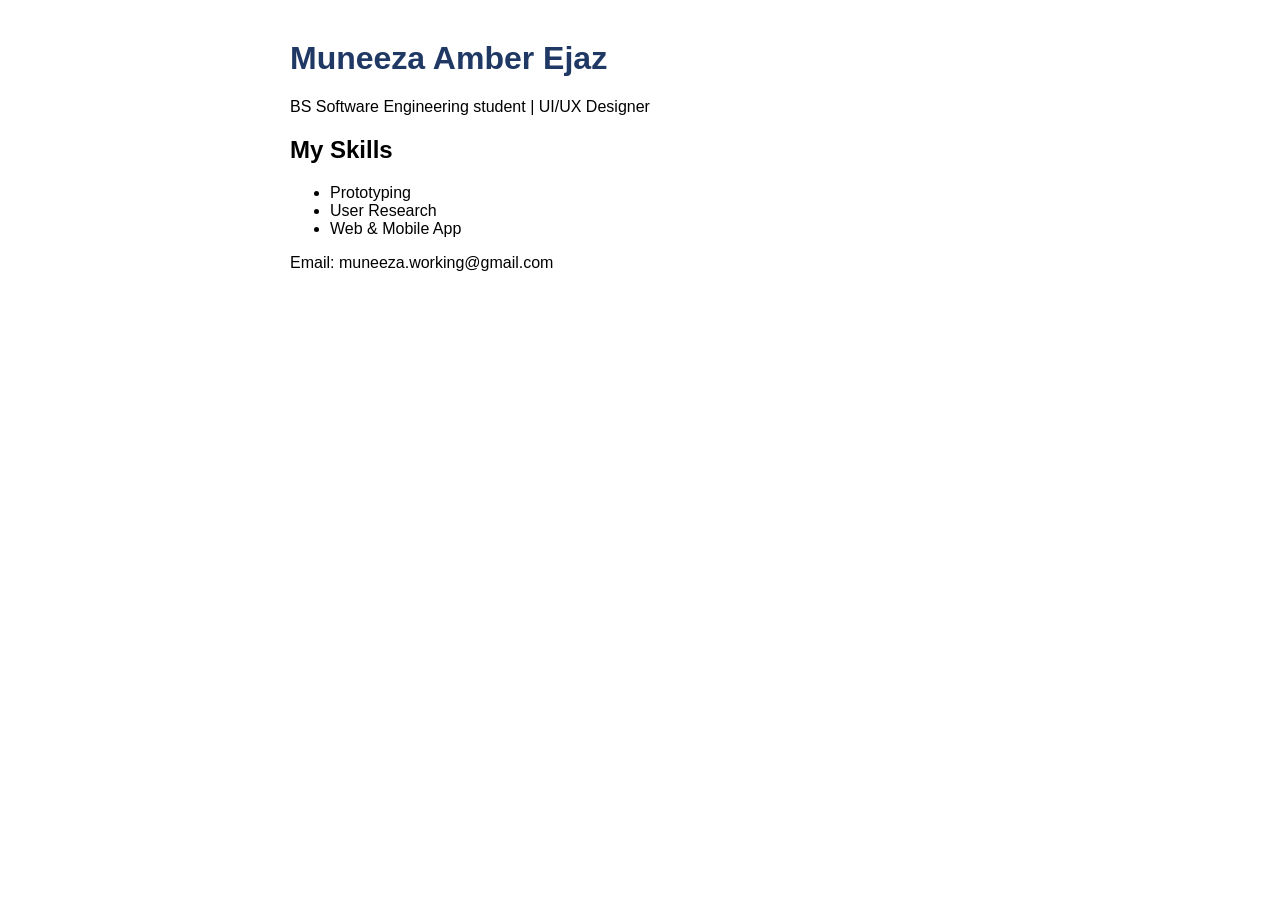
==== index.html @ 445bebad "Add my website" ====
<!DOCTYPE html>
<html>

<head>
    <title>My Portfolio</title>
    <style>
        body {
            font-family: Arial;
            max-width: 700px;
            margin: 40px auto;
        }

        h1 {
            color: #1F3864;
        }
    </style>
</head>

<body>
    <h1>Muneeza Amber Ejaz</h1>
    <p>BS Software Engineering student | UI/UX Designer</p>
    <h2>My Skills</h2>
    <ul>
        <li>Prototyping</li>
        <li>User Research</li>
        <li>Web & Mobile App</li>
    </ul>
    <p>Email: muneeza.working@gmail.com</p>
</body>

</html>
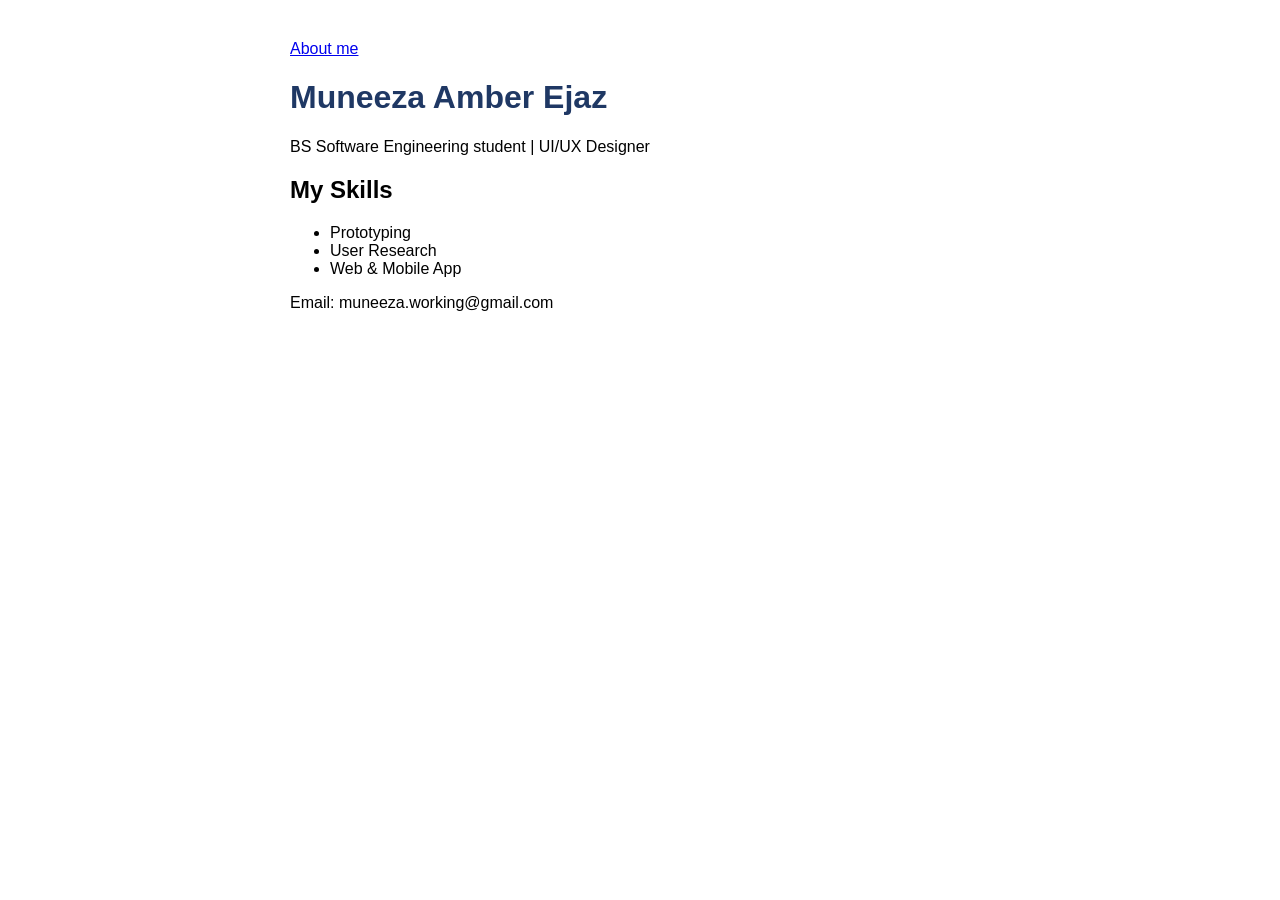
==== commit 402c2ee7: "Added about page" ====
--- a/index.html
+++ b/index.html
@@ -17,6 +17,7 @@
 </head>
 
 <body>
+    <a href="about.html">About me</a>
     <h1>Muneeza Amber Ejaz</h1>
     <p>BS Software Engineering student | UI/UX Designer</p>
     <h2>My Skills</h2>
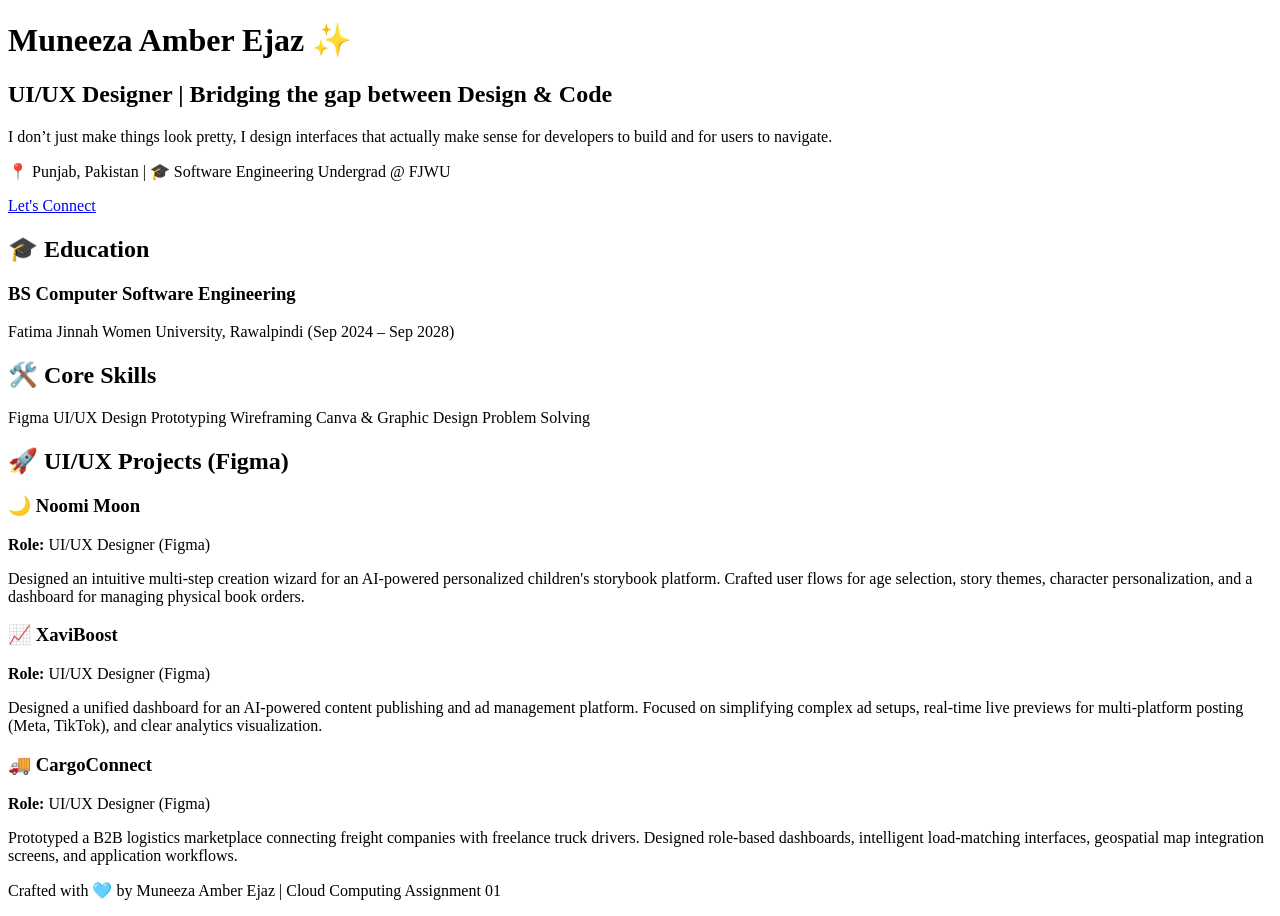
==== commit 71a8fa82: "Add portfolio layout and content Add the portfolio page with content, including a header, education " ====
--- a/index.html
+++ b/index.html
@@ -1,32 +1,71 @@
 <!DOCTYPE html>
-<html>
+<html lang="en">
+<head>
+    <meta charset="UTF-8">
+    <meta name="viewport" content="width=device-width, initial-scale=1.0">
+    <title>Muneeza Amber Ejaz | UI/UX Designer</title>
+    <link rel="stylesheet" href="styles.css">
+    <link href="https://fonts.googleapis.com/css2?family=Poppins:wght@300;400;600;700&display=swap" rel="stylesheet">
+</head>
+<body>
+    <header class="hero">
+        <div class="hero-content">
+            <h1>Muneeza Amber Ejaz ✨</h1>
+            <h2>UI/UX Designer | Bridging the gap between Design & Code</h2>
+            <p>I don’t just make things look pretty, I design interfaces that actually make sense for developers to build and for users to navigate.</p>
+            <div class="contact-info">
+                <p>📍 Punjab, Pakistan | 🎓 Software Engineering Undergrad @ FJWU</p>
+            </div>
+            <a href="https://linkedin.com/in/muneeza-amber-ejaz" target="_blank" class="btn">Let's Connect</a>
+        </div>
+    </header>
 
-<head>
-    <title>My Portfolio</title>
-    <style>
-        body {
-            font-family: Arial;
-            max-width: 700px;
-            margin: 40px auto;
-        }
+    <main class="container">
+        <section class="section">
+            <h2>🎓 Education</h2>
+            <div class="card">
+                <h3>BS Computer Software Engineering</h3>
+                <p>Fatima Jinnah Women University, Rawalpindi (Sep 2024 – Sep 2028)</p>
+            </div>
+        </section>
 
-        h1 {
-            color: #1F3864;
-        }
-    </style>
-</head>
+        <section class="section">
+            <h2>🛠️ Core Skills</h2>
+            <div class="skills-container">
+                <span class="skill-tag">Figma</span>
+                <span class="skill-tag">UI/UX Design</span>
+                <span class="skill-tag">Prototyping</span>
+                <span class="skill-tag">Wireframing</span>
+                <span class="skill-tag">Canva & Graphic Design</span>
+                <span class="skill-tag">Problem Solving</span>
+            </div>
+        </section>
 
-<body>
-    <a href="about.html">About me</a>
-    <h1>Muneeza Amber Ejaz</h1>
-    <p>BS Software Engineering student | UI/UX Designer</p>
-    <h2>My Skills</h2>
-    <ul>
-        <li>Prototyping</li>
-        <li>User Research</li>
-        <li>Web & Mobile App</li>
-    </ul>
-    <p>Email: muneeza.working@gmail.com</p>
+        <section class="section">
+            <h2>🚀 UI/UX Projects (Figma)</h2>
+            
+            <div class="card project">
+                <h3>🌙 Noomi Moon</h3>
+                <p><strong>Role:</strong> UI/UX Designer (Figma)</p>
+                <p>Designed an intuitive multi-step creation wizard for an AI-powered personalized children's storybook platform. Crafted user flows for age selection, story themes, character personalization, and a dashboard for managing physical book orders.</p>
+            </div>
+
+            <div class="card project">
+                <h3>📈 XaviBoost</h3>
+                <p><strong>Role:</strong> UI/UX Designer (Figma)</p>
+                <p>Designed a unified dashboard for an AI-powered content publishing and ad management platform. Focused on simplifying complex ad setups, real-time live previews for multi-platform posting (Meta, TikTok), and clear analytics visualization.</p>
+            </div>
+
+            <div class="card project">
+                <h3>🚚 CargoConnect</h3>
+                <p><strong>Role:</strong> UI/UX Designer (Figma)</p>
+                <p>Prototyped a B2B logistics marketplace connecting freight companies with freelance truck drivers. Designed role-based dashboards, intelligent load-matching interfaces, geospatial map integration screens, and application workflows.</p>
+            </div>
+        </section>
+    </main>
+
+    <footer>
+        <p>Crafted with 🩵 by Muneeza Amber Ejaz | Cloud Computing Assignment 01</p>
+    </footer>
 </body>
-
-</html>+</html>
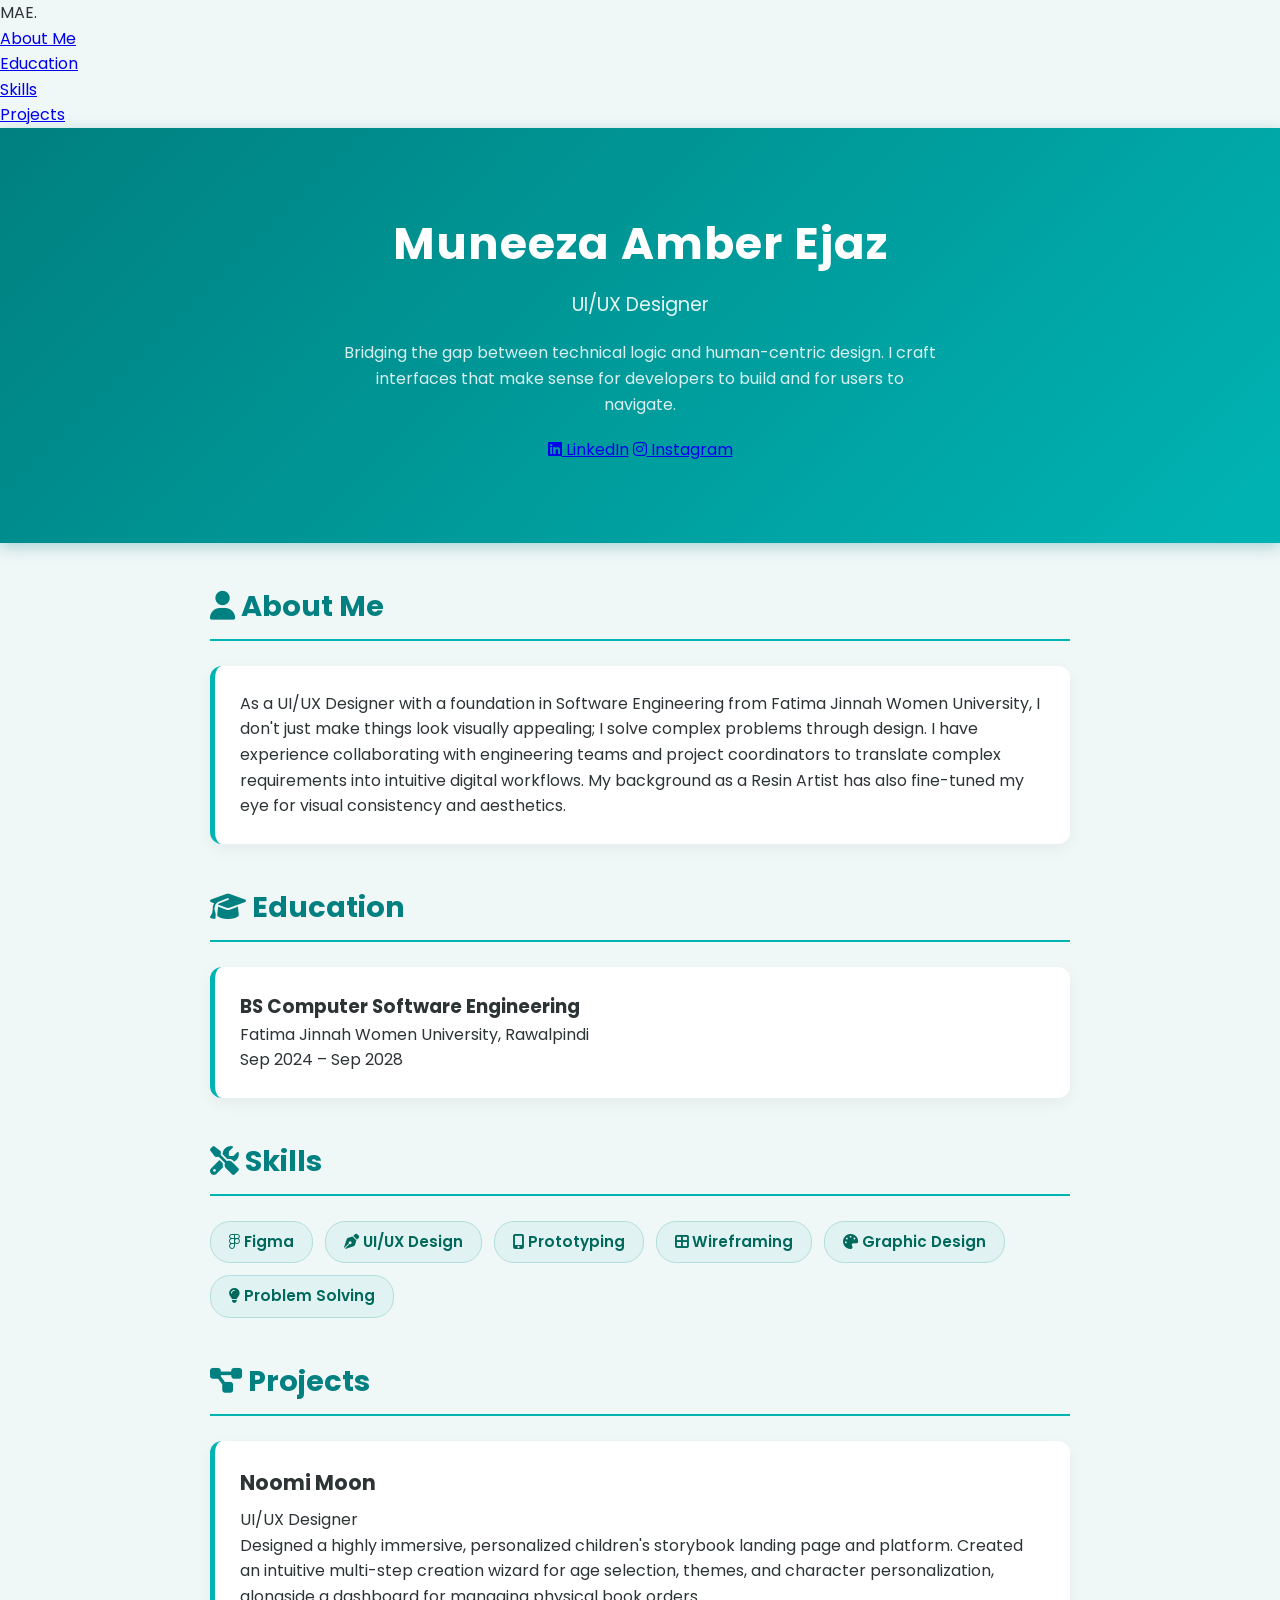
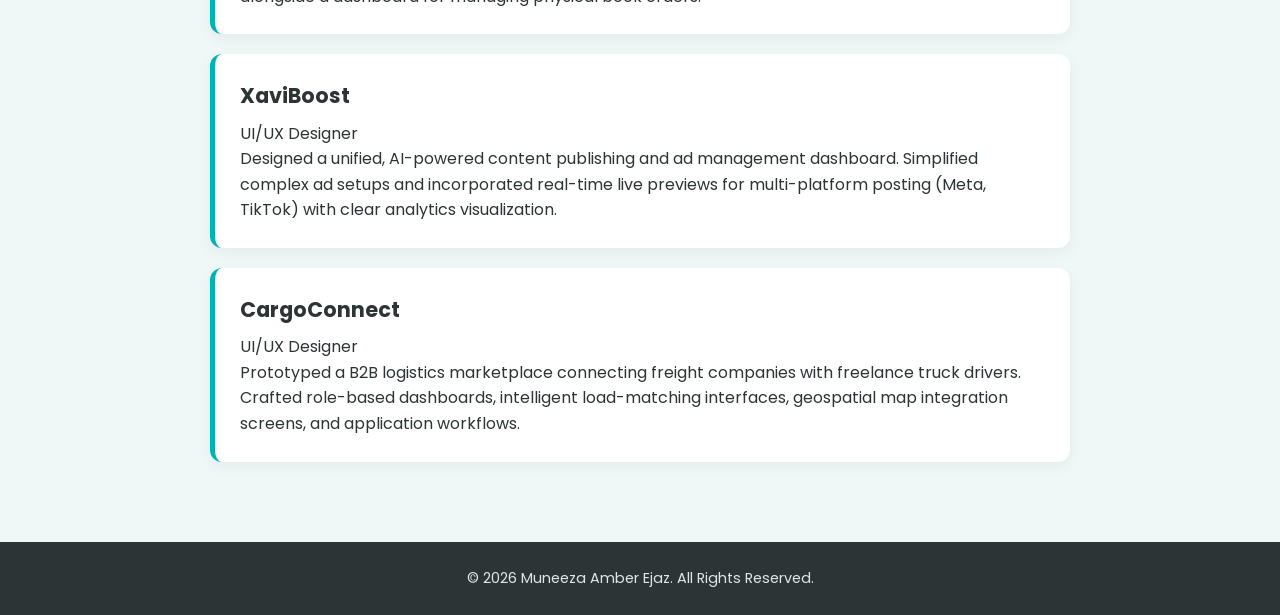
==== commit b26a7b23: "Revise index.html for improved portfolio layout Updated the content and structure of the index.html " ====
--- a/index.html
+++ b/index.html
@@ -5,67 +5,86 @@
     <meta name="viewport" content="width=device-width, initial-scale=1.0">
     <title>Muneeza Amber Ejaz | UI/UX Designer</title>
     <link rel="stylesheet" href="styles.css">
-    <link href="https://fonts.googleapis.com/css2?family=Poppins:wght@300;400;600;700&display=swap" rel="stylesheet">
+    <link href="https://fonts.googleapis.com/css2?family=Poppins:wght@300;400;500;600;700&display=swap" rel="stylesheet">
+    <link rel="stylesheet" href="https://cdnjs.cloudflare.com/ajax/libs/font-awesome/6.4.0/css/all.min.css">
 </head>
 <body>
+    <nav class="navbar">
+        <div class="logo">MAE.</div>
+        <ul class="nav-links">
+            <li><a href="#about">About Me</a></li>
+            <li><a href="#education">Education</a></li>
+            <li><a href="#skills">Skills</a></li>
+            <li><a href="#projects">Projects</a></li>
+        </ul>
+    </nav>
+
     <header class="hero">
         <div class="hero-content">
-            <h1>Muneeza Amber Ejaz ✨</h1>
-            <h2>UI/UX Designer | Bridging the gap between Design & Code</h2>
-            <p>I don’t just make things look pretty, I design interfaces that actually make sense for developers to build and for users to navigate.</p>
-            <div class="contact-info">
-                <p>📍 Punjab, Pakistan | 🎓 Software Engineering Undergrad @ FJWU</p>
+            <h1>Muneeza Amber Ejaz</h1>
+            <h2>UI/UX Designer</h2>
+            <p>Bridging the gap between technical logic and human-centric design. I craft interfaces that make sense for developers to build and for users to navigate.</p>
+            <div class="social-links">
+                <a href="https://linkedin.com/in/muneeza-amber-ejaz" target="_blank"><i class="fab fa-linkedin"></i> LinkedIn</a>
+                <a href="https://www.instagram.com/uiux.muneeza/" target="_blank"><i class="fab fa-instagram"></i> Instagram</a>
             </div>
-            <a href="https://linkedin.com/in/muneeza-amber-ejaz" target="_blank" class="btn">Let's Connect</a>
         </div>
     </header>
 
     <main class="container">
-        <section class="section">
-            <h2>🎓 Education</h2>
+        <section id="about" class="section">
+            <h2><i class="fas fa-user"></i> About Me</h2>
             <div class="card">
-                <h3>BS Computer Software Engineering</h3>
-                <p>Fatima Jinnah Women University, Rawalpindi (Sep 2024 – Sep 2028)</p>
+                <p>As a UI/UX Designer with a foundation in Software Engineering from Fatima Jinnah Women University, I don't just make things look visually appealing; I solve complex problems through design. I have experience collaborating with engineering teams and project coordinators to translate complex requirements into intuitive digital workflows. My background as a Resin Artist has also fine-tuned my eye for visual consistency and aesthetics.</p>
             </div>
         </section>
 
-        <section class="section">
-            <h2>🛠️ Core Skills</h2>
-            <div class="skills-container">
-                <span class="skill-tag">Figma</span>
-                <span class="skill-tag">UI/UX Design</span>
-                <span class="skill-tag">Prototyping</span>
-                <span class="skill-tag">Wireframing</span>
-                <span class="skill-tag">Canva & Graphic Design</span>
-                <span class="skill-tag">Problem Solving</span>
+        <section id="education" class="section">
+            <h2><i class="fas fa-graduation-cap"></i> Education</h2>
+            <div class="card">
+                <h3>BS Computer Software Engineering</h3>
+                <p>Fatima Jinnah Women University, Rawalpindi</p>
+                <p class="date">Sep 2024 – Sep 2028</p>
             </div>
         </section>
 
-        <section class="section">
-            <h2>🚀 UI/UX Projects (Figma)</h2>
+        <section id="skills" class="section">
+            <h2><i class="fas fa-tools"></i> Skills</h2>
+            <div class="skills-container">
+                <span class="skill-tag"><i class="fab fa-figma"></i> Figma</span>
+                <span class="skill-tag"><i class="fas fa-pen-nib"></i> UI/UX Design</span>
+                <span class="skill-tag"><i class="fas fa-mobile-alt"></i> Prototyping</span>
+                <span class="skill-tag"><i class="fas fa-border-all"></i> Wireframing</span>
+                <span class="skill-tag"><i class="fas fa-palette"></i> Graphic Design</span>
+                <span class="skill-tag"><i class="fas fa-lightbulb"></i> Problem Solving</span>
+            </div>
+        </section>
+
+        <section id="projects" class="section">
+            <h2><i class="fas fa-project-diagram"></i> Projects</h2>
             
             <div class="card project">
-                <h3>🌙 Noomi Moon</h3>
-                <p><strong>Role:</strong> UI/UX Designer (Figma)</p>
-                <p>Designed an intuitive multi-step creation wizard for an AI-powered personalized children's storybook platform. Crafted user flows for age selection, story themes, character personalization, and a dashboard for managing physical book orders.</p>
+                <h3>Noomi Moon</h3>
+                <p class="role">UI/UX Designer</p>
+                <p>Designed a highly immersive, personalized children's storybook landing page and platform. Created an intuitive multi-step creation wizard for age selection, themes, and character personalization, alongside a dashboard for managing physical book orders.</p>
             </div>
 
             <div class="card project">
-                <h3>📈 XaviBoost</h3>
-                <p><strong>Role:</strong> UI/UX Designer (Figma)</p>
-                <p>Designed a unified dashboard for an AI-powered content publishing and ad management platform. Focused on simplifying complex ad setups, real-time live previews for multi-platform posting (Meta, TikTok), and clear analytics visualization.</p>
+                <h3>XaviBoost</h3>
+                <p class="role">UI/UX Designer</p>
+                <p>Designed a unified, AI-powered content publishing and ad management dashboard. Simplified complex ad setups and incorporated real-time live previews for multi-platform posting (Meta, TikTok) with clear analytics visualization.</p>
             </div>
 
             <div class="card project">
-                <h3>🚚 CargoConnect</h3>
-                <p><strong>Role:</strong> UI/UX Designer (Figma)</p>
-                <p>Prototyped a B2B logistics marketplace connecting freight companies with freelance truck drivers. Designed role-based dashboards, intelligent load-matching interfaces, geospatial map integration screens, and application workflows.</p>
+                <h3>CargoConnect</h3>
+                <p class="role">UI/UX Designer</p>
+                <p>Prototyped a B2B logistics marketplace connecting freight companies with freelance truck drivers. Crafted role-based dashboards, intelligent load-matching interfaces, geospatial map integration screens, and application workflows.</p>
             </div>
         </section>
     </main>
 
     <footer>
-        <p>Crafted with 🩵 by Muneeza Amber Ejaz | Cloud Computing Assignment 01</p>
+        <p>&copy; 2026 Muneeza Amber Ejaz. All Rights Reserved.</p>
     </footer>
 </body>
 </html>
--- a/styles.css
+++ b/styles.css
@@ -0,0 +1,131 @@
+* {
+    margin: 0;
+    padding: 0;
+    box-sizing: border-box;
+    font-family: 'Poppins', sans-serif;
+}
+
+body {
+    background-color: #f0f7f7;
+    color: #2d3436;
+    line-height: 1.6;
+}
+
+.hero {
+    background: linear-gradient(135deg, #008080, #00b4b4);
+    color: white;
+    text-align: center;
+    padding: 80px 20px;
+    box-shadow: 0 4px 15px rgba(0, 128, 128, 0.3);
+}
+
+.hero h1 {
+    font-size: 2.8rem;
+    font-weight: 700;
+    margin-bottom: 10px;
+    letter-spacing: 1px;
+}
+
+.hero h2 {
+    font-weight: 400;
+    font-size: 1.2rem;
+    margin-bottom: 20px;
+    opacity: 0.9;
+}
+
+.hero p {
+    max-width: 600px;
+    margin: 0 auto 20px;
+    font-size: 1rem;
+    opacity: 0.85;
+}
+
+.contact-info p {
+    font-size: 0.9rem;
+    font-weight: 300;
+    margin-bottom: 25px;
+}
+
+.btn {
+    display: inline-block;
+    padding: 12px 30px;
+    background: white;
+    color: #008080;
+    text-decoration: none;
+    border-radius: 30px;
+    font-weight: 600;
+    transition: all 0.3s ease;
+    box-shadow: 0 4px 6px rgba(0,0,0,0.1);
+}
+
+.btn:hover {
+    background: #2d3436;
+    color: white;
+    transform: translateY(-2px);
+}
+
+.container {
+    max-width: 900px;
+    margin: 0 auto;
+    padding: 40px 20px;
+}
+
+.section {
+    margin-bottom: 40px;
+}
+
+.section h2 {
+    color: #008080;
+    border-bottom: 2px solid #00b4b4;
+    padding-bottom: 10px;
+    margin-bottom: 25px;
+    font-size: 1.8rem;
+}
+
+.card {
+    background: white;
+    padding: 25px;
+    border-radius: 12px;
+    box-shadow: 0 5px 15px rgba(0,0,0,0.05);
+    margin-bottom: 20px;
+    border-left: 5px solid #00b4b4;
+    transition: transform 0.2s;
+}
+
+.card:hover {
+    transform: translateY(-3px);
+}
+
+.project h3 {
+    color: #2d3436;
+    margin-bottom: 8px;
+    font-size: 1.3rem;
+}
+
+.project p strong {
+    color: #008080;
+}
+
+.skills-container {
+    display: flex;
+    flex-wrap: wrap;
+    gap: 12px;
+}
+
+.skill-tag {
+    background: #e0f2f1;
+    border: 1px solid #b2dfdb;
+    padding: 8px 18px;
+    border-radius: 20px;
+    font-size: 0.95rem;
+    font-weight: 600;
+    color: #00695c;
+}
+
+footer {
+    text-align: center;
+    padding: 25px;
+    background: #2d3436;
+    color: #dfe6e9;
+    font-size: 0.9rem;
+}
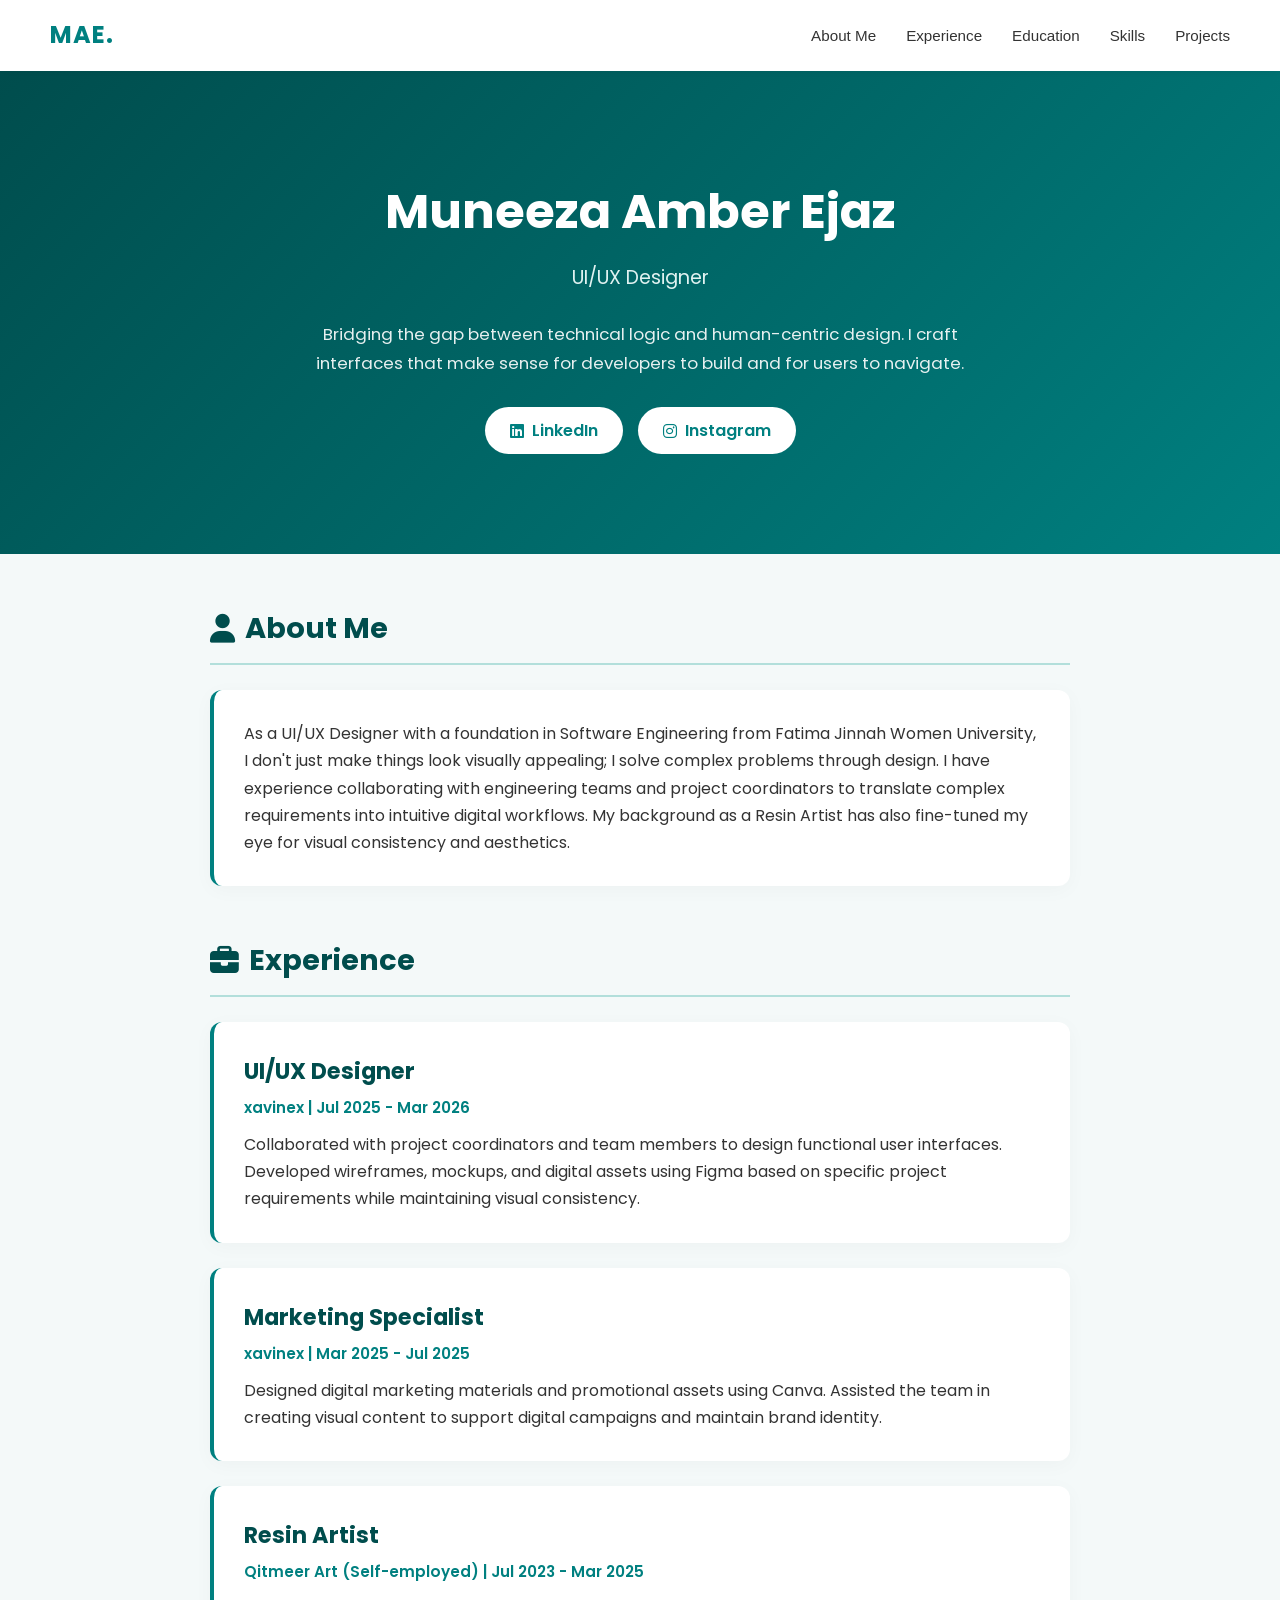
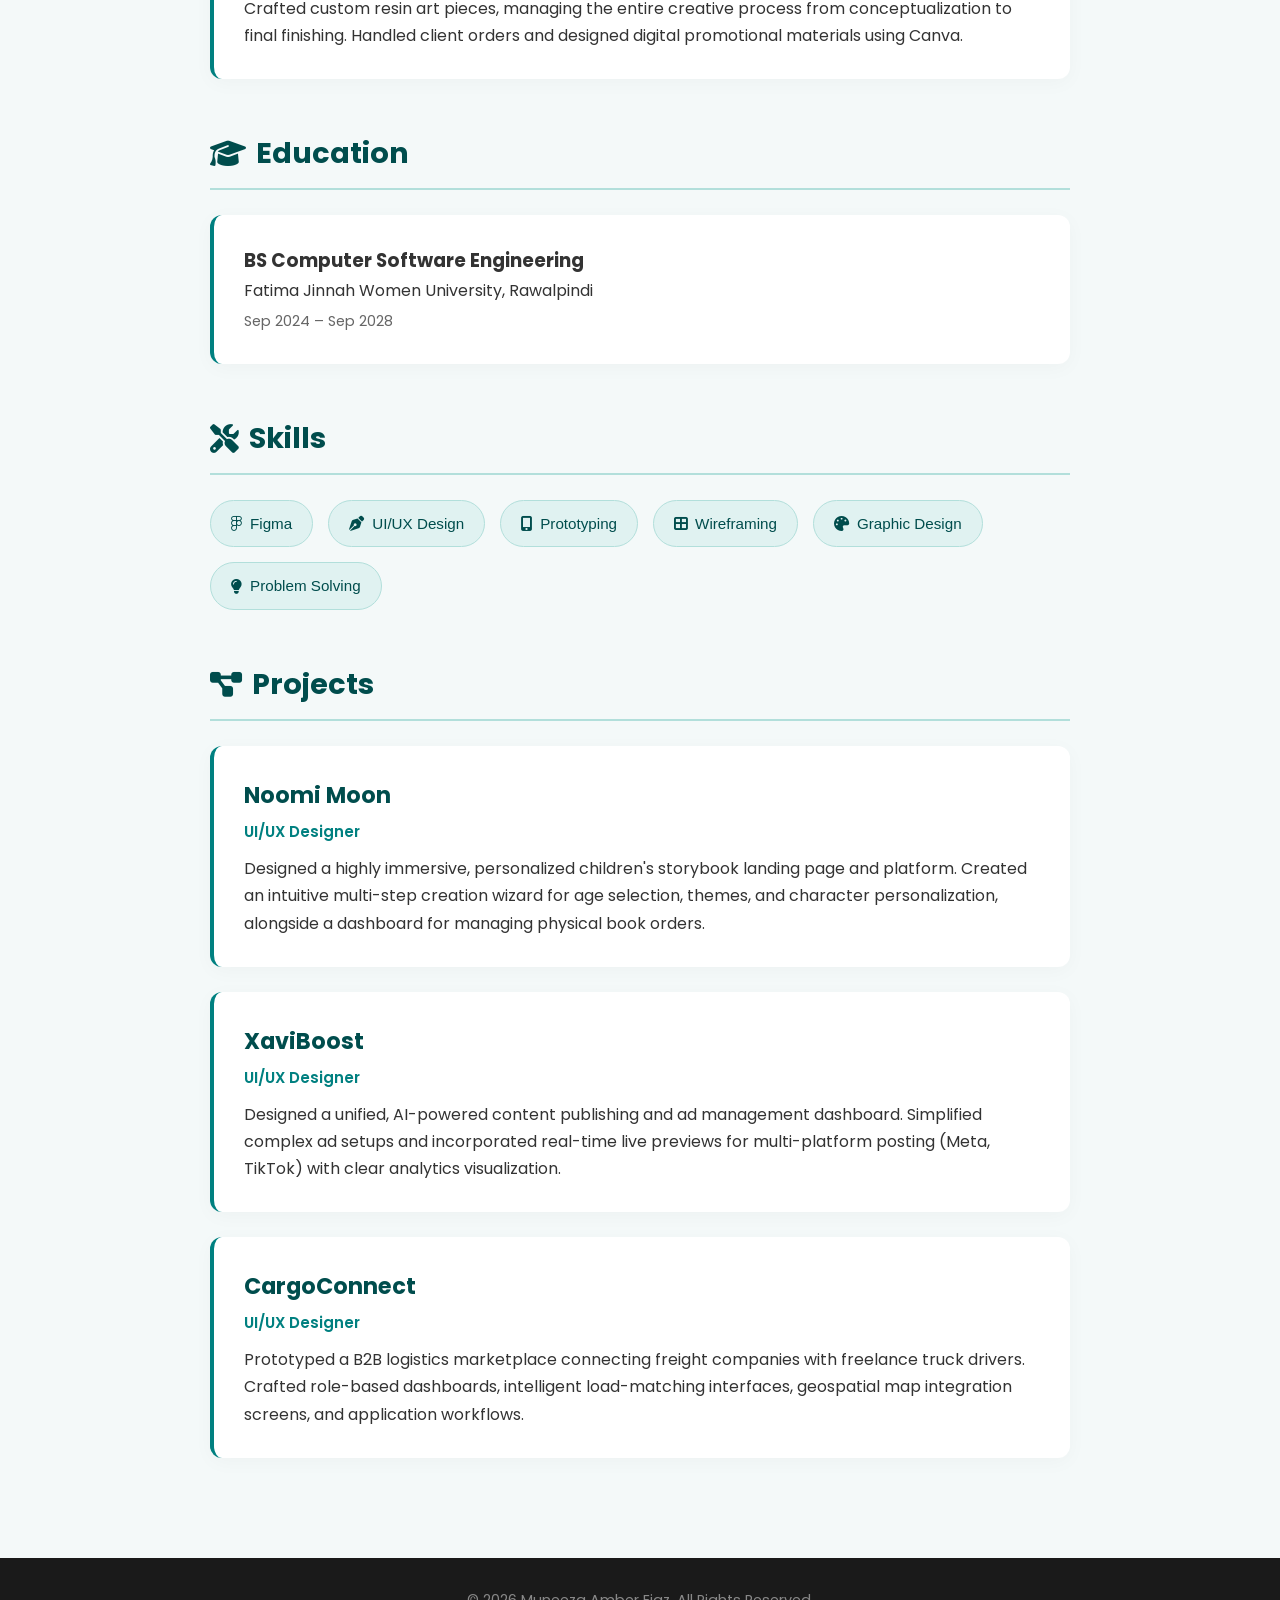
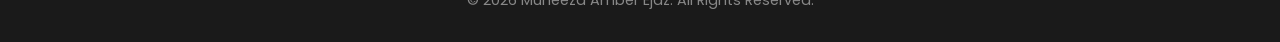
==== commit 7be7fe7f: "Add experience section to index.html" ====
--- a/index.html
+++ b/index.html
@@ -13,6 +13,7 @@
         <div class="logo">MAE.</div>
         <ul class="nav-links">
             <li><a href="#about">About Me</a></li>
+            <li><a href="#experience">Experience</a></li>
             <li><a href="#education">Education</a></li>
             <li><a href="#skills">Skills</a></li>
             <li><a href="#projects">Projects</a></li>
@@ -36,6 +37,28 @@
             <h2><i class="fas fa-user"></i> About Me</h2>
             <div class="card">
                 <p>As a UI/UX Designer with a foundation in Software Engineering from Fatima Jinnah Women University, I don't just make things look visually appealing; I solve complex problems through design. I have experience collaborating with engineering teams and project coordinators to translate complex requirements into intuitive digital workflows. My background as a Resin Artist has also fine-tuned my eye for visual consistency and aesthetics.</p>
+            </div>
+        </section>
+
+        <section id="experience" class="section">
+            <h2><i class="fas fa-briefcase"></i> Experience</h2>
+            
+            <div class="card project">
+                <h3>UI/UX Designer</h3>
+                <p class="role">xavinex | Jul 2025 - Mar 2026</p>
+                <p>Collaborated with project coordinators and team members to design functional user interfaces. Developed wireframes, mockups, and digital assets using Figma based on specific project requirements while maintaining visual consistency.</p>
+            </div>
+
+            <div class="card project">
+                <h3>Marketing Specialist</h3>
+                <p class="role">xavinex | Mar 2025 - Jul 2025</p>
+                <p>Designed digital marketing materials and promotional assets using Canva. Assisted the team in creating visual content to support digital campaigns and maintain brand identity.</p>
+            </div>
+
+            <div class="card project">
+                <h3>Resin Artist</h3>
+                <p class="role">Qitmeer Art (Self-employed) | Jul 2023 - Mar 2025</p>
+                <p>Crafted custom resin art pieces, managing the entire creative process from conceptualization to final finishing. Handled client orders and designed digital promotional materials using Canva.</p>
             </div>
         </section>
 
--- a/styles.css
+++ b/styles.css
@@ -3,129 +3,184 @@
     padding: 0;
     box-sizing: border-box;
     font-family: 'Poppins', sans-serif;
+    scroll-behavior: smooth;
 }
 
 body {
-    background-color: #f0f7f7;
-    color: #2d3436;
-    line-height: 1.6;
+    background-color: #f4f9f9;
+    color: #333;
+    line-height: 1.7;
 }
 
+/* Navigation Bar */
+.navbar {
+    display: flex;
+    justify-content: space-between;
+    align-items: center;
+    background-color: #ffffff;
+    padding: 15px 50px;
+    position: sticky;
+    top: 0;
+    z-index: 1000;
+    box-shadow: 0 2px 10px rgba(0,0,0,0.05);
+}
+
+.logo {
+    font-size: 1.5rem;
+    font-weight: 700;
+    color: #008080;
+    letter-spacing: 1px;
+}
+
+.nav-links {
+    list-style: none;
+    display: flex;
+    gap: 30px;
+}
+
+.nav-links a {
+    text-decoration: none;
+    color: #333;
+    font-weight: 500;
+    font-size: 0.95rem;
+    transition: color 0.3s;
+}
+
+.nav-links a:hover {
+    color: #008080;
+}
+
+/* Hero Section */
 .hero {
-    background: linear-gradient(135deg, #008080, #00b4b4);
+    background: linear-gradient(135deg, #004d4d, #008080);
     color: white;
     text-align: center;
-    padding: 80px 20px;
-    box-shadow: 0 4px 15px rgba(0, 128, 128, 0.3);
+    padding: 100px 20px;
 }
 
 .hero h1 {
-    font-size: 2.8rem;
+    font-size: 3rem;
     font-weight: 700;
     margin-bottom: 10px;
-    letter-spacing: 1px;
 }
 
 .hero h2 {
     font-weight: 400;
     font-size: 1.2rem;
-    margin-bottom: 20px;
+    margin-bottom: 25px;
+    color: #e0f2f1;
+}
+
+.hero p {
+    max-width: 650px;
+    margin: 0 auto 30px;
+    font-size: 1.05rem;
     opacity: 0.9;
 }
 
-.hero p {
-    max-width: 600px;
-    margin: 0 auto 20px;
-    font-size: 1rem;
-    opacity: 0.85;
+.social-links {
+    display: flex;
+    justify-content: center;
+    gap: 15px;
 }
 
-.contact-info p {
-    font-size: 0.9rem;
-    font-weight: 300;
-    margin-bottom: 25px;
-}
-
-.btn {
-    display: inline-block;
-    padding: 12px 30px;
+.social-links a {
+    display: inline-flex;
+    align-items: center;
+    gap: 8px;
+    padding: 10px 25px;
     background: white;
     color: #008080;
     text-decoration: none;
     border-radius: 30px;
     font-weight: 600;
-    transition: all 0.3s ease;
-    box-shadow: 0 4px 6px rgba(0,0,0,0.1);
+    transition: transform 0.3s, box-shadow 0.3s;
 }
 
-.btn:hover {
-    background: #2d3436;
-    color: white;
-    transform: translateY(-2px);
+.social-links a:hover {
+    transform: translateY(-3px);
+    box-shadow: 0 5px 15px rgba(0,0,0,0.1);
 }
 
+/* Main Content */
 .container {
     max-width: 900px;
     margin: 0 auto;
-    padding: 40px 20px;
+    padding: 50px 20px;
 }
 
 .section {
-    margin-bottom: 40px;
+    margin-bottom: 50px;
+    scroll-margin-top: 80px; /* Offset for sticky navbar */
 }
 
 .section h2 {
-    color: #008080;
-    border-bottom: 2px solid #00b4b4;
+    color: #004d4d;
+    border-bottom: 2px solid #b2dfdb;
     padding-bottom: 10px;
     margin-bottom: 25px;
     font-size: 1.8rem;
+    display: flex;
+    align-items: center;
+    gap: 10px;
 }
 
 .card {
     background: white;
-    padding: 25px;
+    padding: 30px;
     border-radius: 12px;
-    box-shadow: 0 5px 15px rgba(0,0,0,0.05);
-    margin-bottom: 20px;
-    border-left: 5px solid #00b4b4;
-    transition: transform 0.2s;
+    box-shadow: 0 4px 20px rgba(0,0,0,0.03);
+    border-left: 4px solid #008080;
 }
 
-.card:hover {
-    transform: translateY(-3px);
+.date {
+    color: #666;
+    font-size: 0.9rem;
+    margin-top: 5px;
+}
+
+.project {
+    margin-bottom: 25px;
 }
 
 .project h3 {
-    color: #2d3436;
-    margin-bottom: 8px;
-    font-size: 1.3rem;
+    color: #004d4d;
+    font-size: 1.4rem;
+    margin-bottom: 5px;
 }
 
-.project p strong {
+.project .role {
+    font-weight: 600;
     color: #008080;
+    margin-bottom: 10px;
+    font-size: 0.95rem;
 }
 
+/* Skills */
 .skills-container {
     display: flex;
     flex-wrap: wrap;
-    gap: 12px;
+    gap: 15px;
 }
 
 .skill-tag {
     background: #e0f2f1;
     border: 1px solid #b2dfdb;
-    padding: 8px 18px;
-    border-radius: 20px;
+    padding: 10px 20px;
+    border-radius: 25px;
     font-size: 0.95rem;
-    font-weight: 600;
-    color: #00695c;
+    font-weight: 500;
+    color: #004d4d;
+    display: flex;
+    align-items: center;
+    gap: 8px;
 }
 
+/* Footer */
 footer {
     text-align: center;
-    padding: 25px;
-    background: #2d3436;
-    color: #dfe6e9;
+    padding: 30px;
+    background: #1a1a1a;
+    color: #888;
     font-size: 0.9rem;
 }
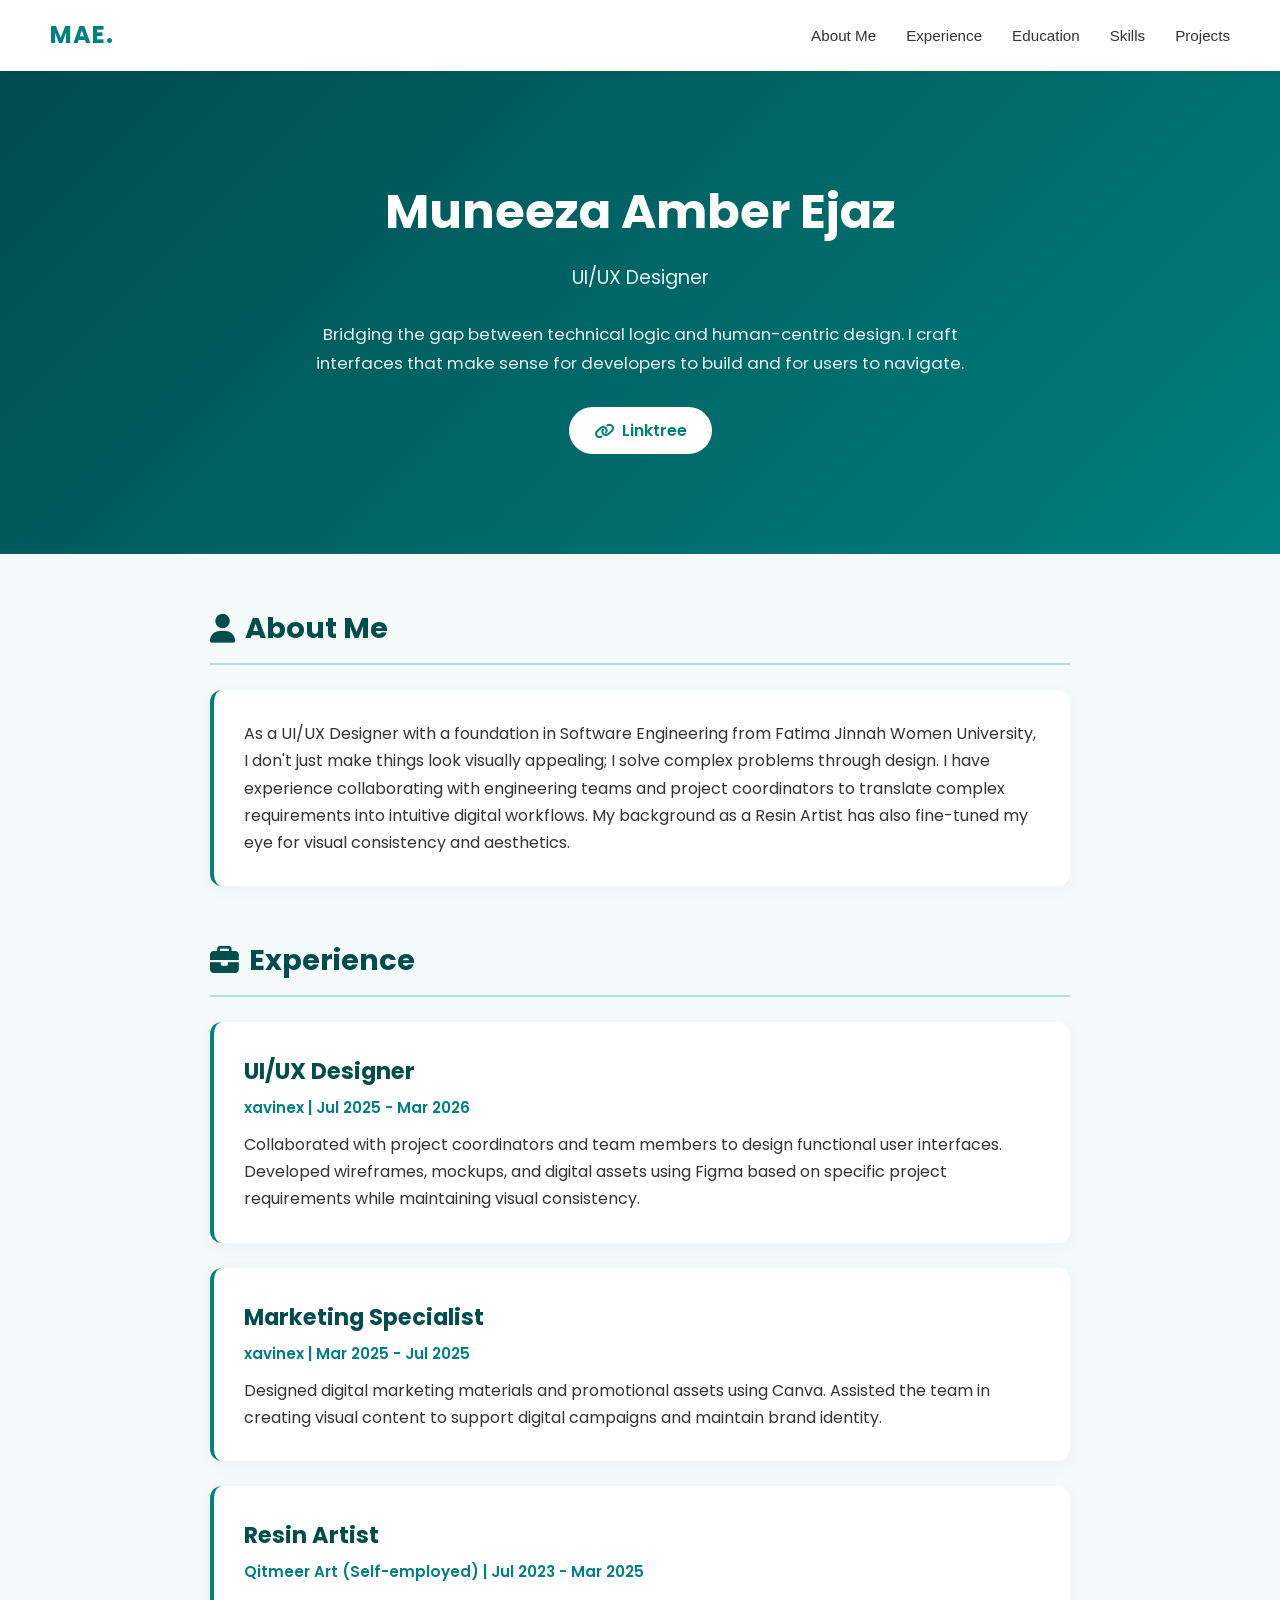
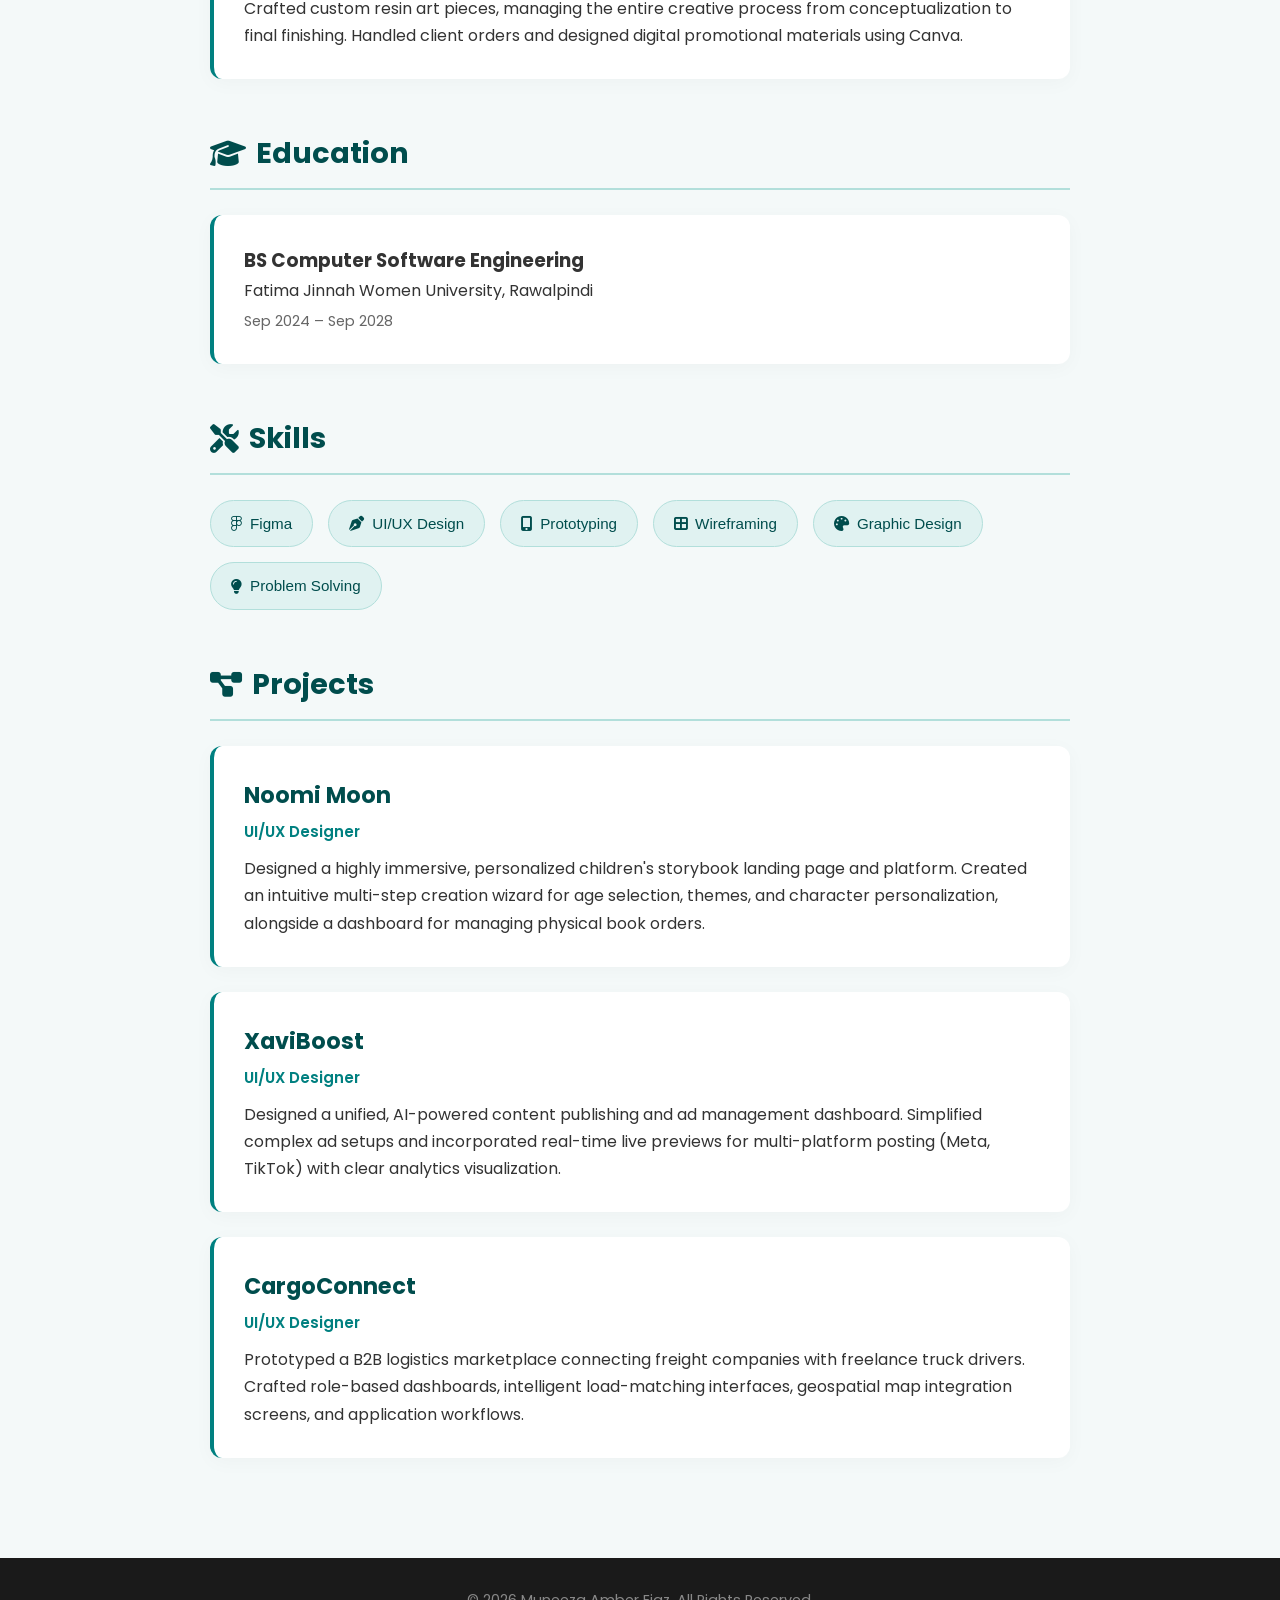
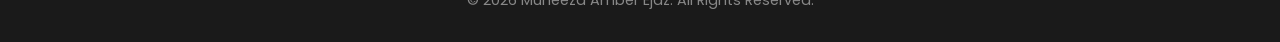
==== commit ad351052: "Update social links and change footer HTML" ====
--- a/index.html
+++ b/index.html
@@ -26,8 +26,7 @@
             <h2>UI/UX Designer</h2>
             <p>Bridging the gap between technical logic and human-centric design. I craft interfaces that make sense for developers to build and for users to navigate.</p>
             <div class="social-links">
-                <a href="https://linkedin.com/in/muneeza-amber-ejaz" target="_blank"><i class="fab fa-linkedin"></i> LinkedIn</a>
-                <a href="https://www.instagram.com/uiux.muneeza/" target="_blank"><i class="fab fa-instagram"></i> Instagram</a>
+                <a href="https://linktr.ee/MuneezaDesigner" target="_blank"><i class="fas fa-link"></i> Linktree</a>
             </div>
         </div>
     </header>
--- a/styles.css
+++ b/styles.css
@@ -111,7 +111,7 @@
 
 .section {
     margin-bottom: 50px;
-    scroll-margin-top: 80px; /* Offset for sticky navbar */
+    scroll-margin-top: 80px;
 }
 
 .section h2 {
